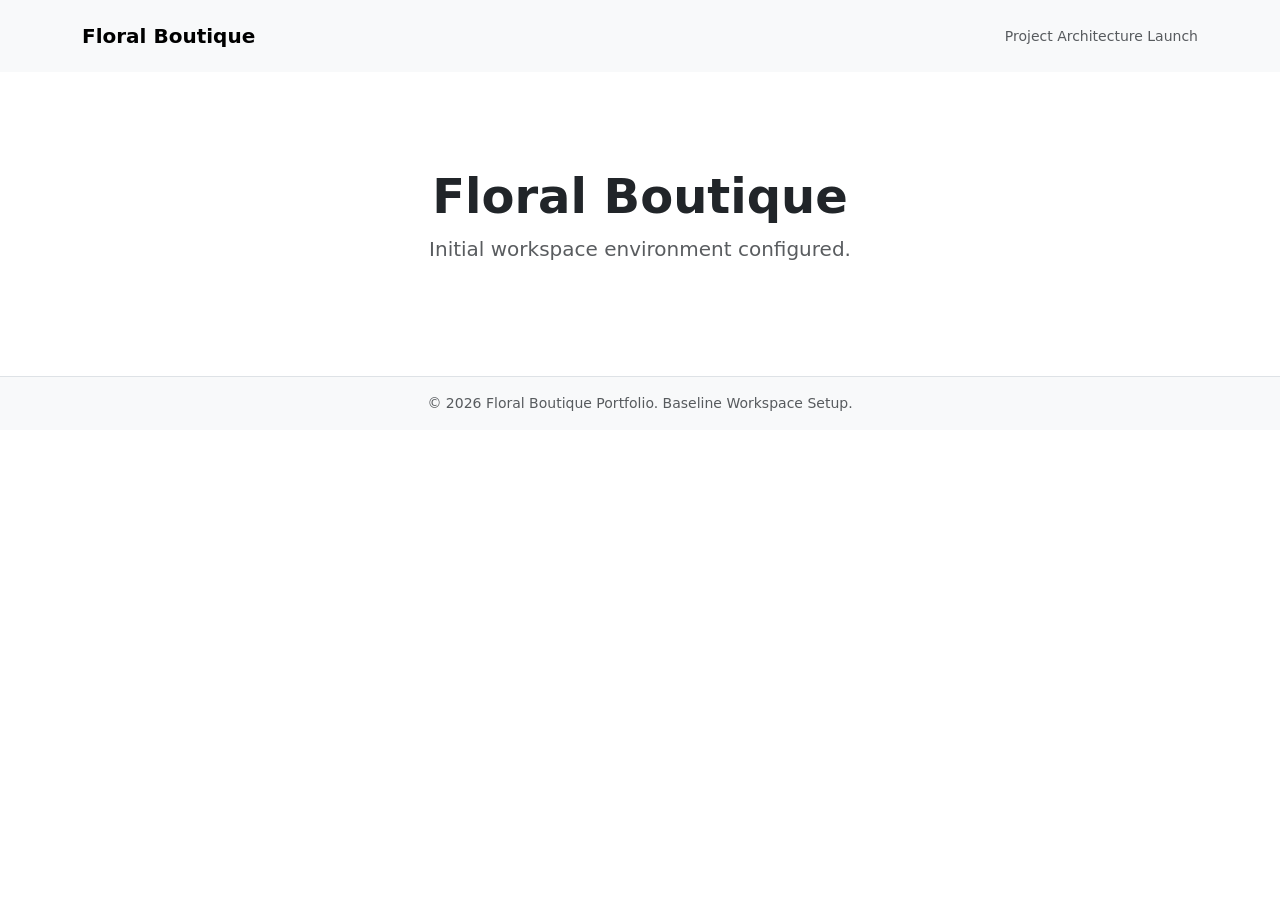
==== index.html @ 8622bd93 "basic structure planned for index,styles and js files" ====
<!DOCTYPE html>
<html lang="en">
<head>
    <meta charset="UTF-8">
    <meta name="viewport" content="width=device-width, initial-scale=1.0">
    <title>Floral Boutique</title>
    <link href="https://cdn.jsdelivr.net/npm/bootstrap@5.3.3/dist/css/bootstrap.min.css" rel="stylesheet">
    <link rel="stylesheet" href="css/styles.css">
</head>
<body>

    <header>
        <nav class="navbar navbar-light bg-light py-3">
            <div class="container">
                <a class="navbar-brand fw-bold" href="index.html">Floral Boutique</a>
                <span class="text-muted small d-none d-md-inline">Project Architecture Launch</span>
            </div>
        </nav>
    </header>

    <main class="container my-5">
        <section class="py-5 text-center">
            <h1 class="display-5 fw-bold">Floral Boutique</h1>
            <p class="lead text-muted">Initial workspace environment configured.</p>
        </section>
    </main>

    <footer class="bg-light py-3 mt-auto border-top">
        <div class="container text-center">
            <p class="mb-0 text-muted small">&copy; 2026 Floral Boutique Portfolio. Baseline Workspace Setup.</p>
        </div>
    </footer>

    <script src="https://cdn.jsdelivr.net/npm/bootstrap@5.3.3/dist/js/bootstrap.bundle.min.js"></script>
    <script src="js/main.js"></script>
</body>
</html>
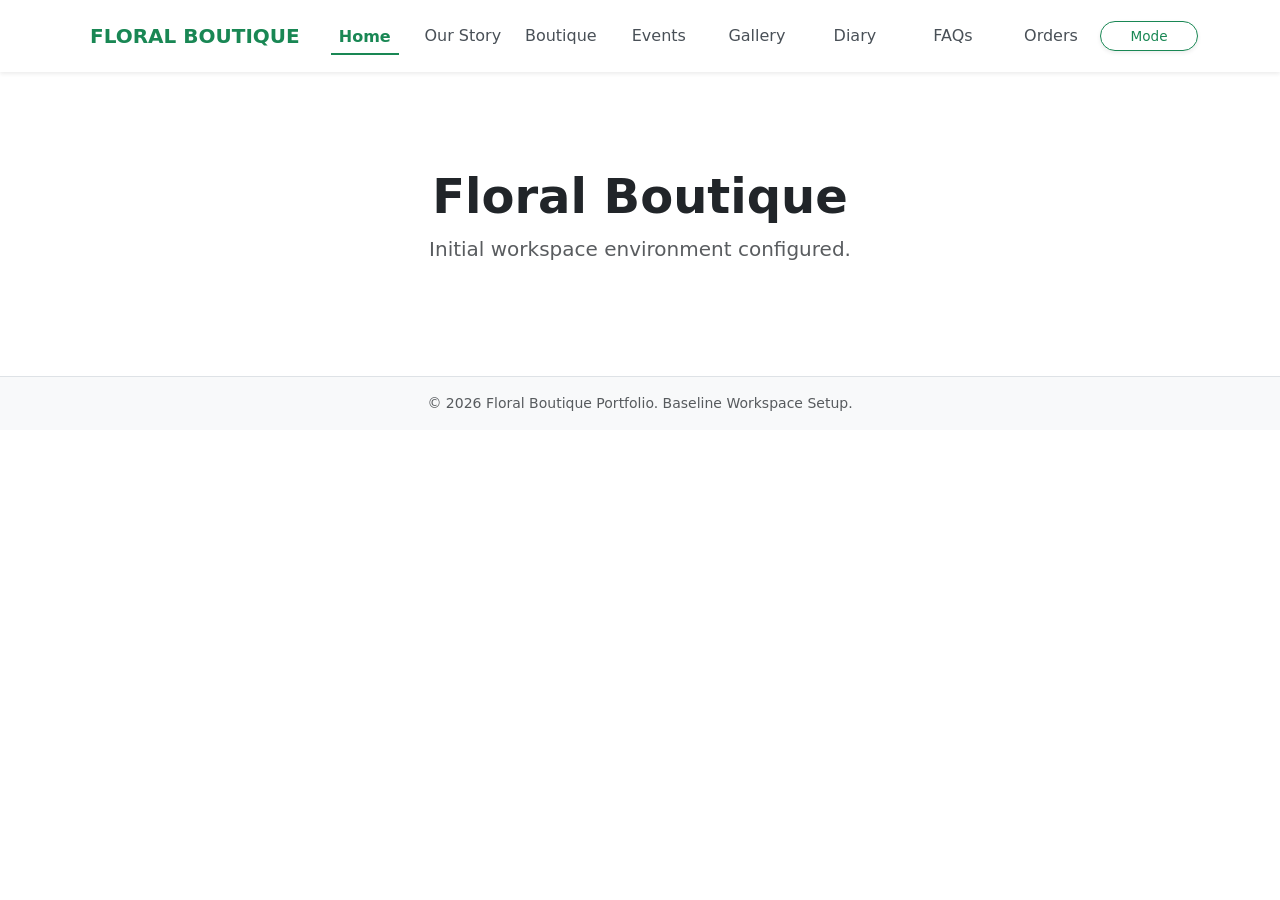
==== commit bc960a85: "Implemented 8 link bootstap navbar framework on index and renamed floral boutique" ====
--- a/index.html
+++ b/index.html
@@ -8,12 +8,65 @@
     <link rel="stylesheet" href="css/styles.css">
 </head>
 <body>
+   
+ <!-- bootstrap navigation menu -->
+    <header class="sticky-top bg-white shadow-sm"><!--menu bar to stay top-->
+        <nav class="navbar navbar-expand-lg navbar-light py-3"> <!--different displays for both laptop and mobile-->
+            <div class="container">
+                
+                <a class="navbar-brand fw-bold text-success d-flex align-items-center gap-2" href="index.html"> <!--formats as official business logo,href is to make it clickable-->
+                    <span class="fs-4"></span> 
+                    <span class="letter-spacing-custom">FLORAL BOUTIQUE</span>
+                </a>
+                
+                <button class="navbar-toggler border-0" type="button" data-bs-toggle="collapse" data-bs-target="#floralNavbarPrimary" aria-controls="floralNavbarPrimary" aria-expanded="false" aria-label="Toggle navigation"> <!--button for mobile menu-->
+                    <span class="navbar-toggler-icon"></span>
+                </button>
+                
+                <div class="collapse navbar-collapse" id="floralNavbarPrimary">
 
-    <header>
-        <nav class="navbar navbar-light bg-light py-3">
-            <div class="container">
-                <a class="navbar-brand fw-bold" href="index.html">Floral Boutique</a>
-                <span class="text-muted small d-none d-md-inline">Project Architecture Launch</span>
+            <ul class="navbar-nav ms-auto mb-2 mb-lg-0 fw-medium align-items-lg-center w-100 d-lg-grid text-center" style="grid-template-columns: repeat(9, 1fr); max-width: 900px;"> <!--identical columns-->
+                <li class="nav-item">
+                    <a class="nav-link text-success fw-bold border-bottom border-success border-2 pb-1 d-inline-block" href="index.html">Home</a>
+                </li>
+    
+                <li class="nav-item">
+                    <a class="nav-link text-dark-emphasis d-inline-block" href="about.html">Our Story</a>
+                </li>
+    
+                <li class="nav-item">
+                    <a class="nav-link text-dark-emphasis d-inline-block" href="floral_boutique.html">Boutique</a>
+                </li>
+    
+                <li class="nav-item">
+                    <a class="nav-link text-dark-emphasis d-inline-block" href="services.html">Events</a>
+                </li>
+    
+                <li class="nav-item">
+                    <a class="nav-link text-dark-emphasis d-inline-block" href="gallery.html">Gallery</a>
+                </li>
+    
+                <li class="nav-item">
+                    <a class="nav-link text-dark-emphasis d-inline-block" href="blog.html">Diary</a>
+                </li>
+    
+                <li class="nav-item">
+                    <a class="nav-link text-dark-emphasis d-inline-block" href="faq.html">FAQs</a>
+                </li>
+    
+                <li class="nav-item">
+                    <a class="nav-link text-dark-emphasis d-inline-block" href="contact.html">Orders</a>
+                </li>
+    
+                <li class="nav-item">
+                    <button id="themeToggle" class="btn btn-outline-success btn-sm rounded-pill px-2 shadow-sm w-100" style="font-size: 0.85rem;">
+                     Mode
+                    </button>
+                </li>
+    
+            </ul>
+                </div>
+                
             </div>
         </nav>
     </header>
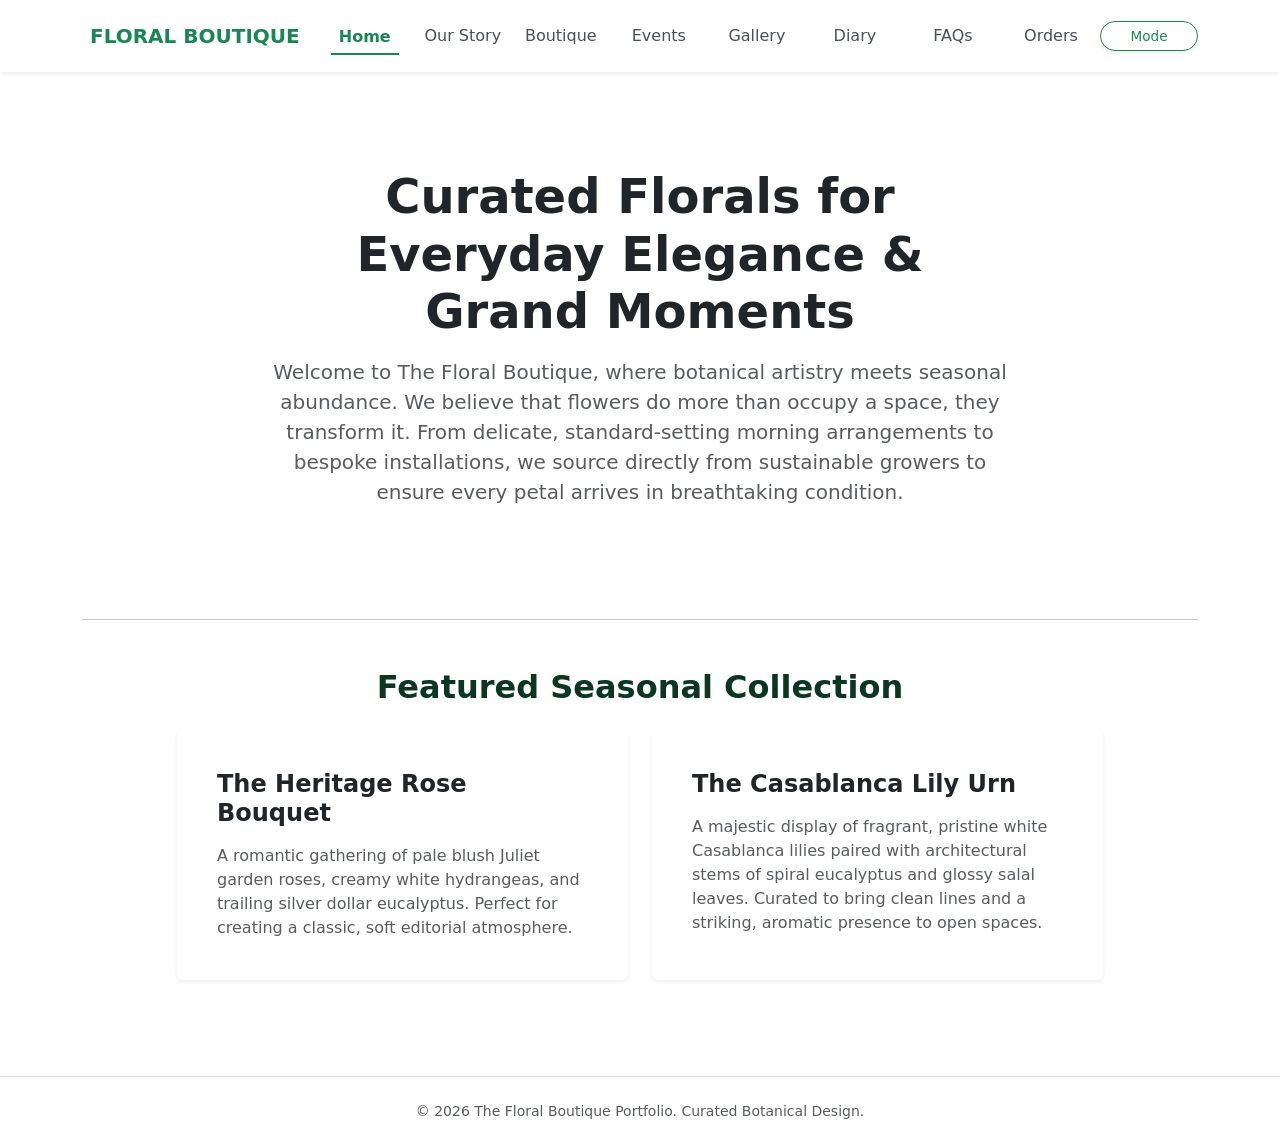
==== commit b5a17226: "Updated placeholder text" ====
--- a/index.html
+++ b/index.html
@@ -71,18 +71,58 @@
         </nav>
     </header>
 
-    <main class="container my-5">
-        <section class="py-5 text-center">
-            <h1 class="display-5 fw-bold">Floral Boutique</h1>
-            <p class="lead text-muted">Initial workspace environment configured.</p>
-        </section>
-    </main>
+     <!-- Main Content Body -->
+  <main class="container my-5 flex-grow-1">
+    
+    <!-- Hero Header Section -->
+    <section class="py-5 text-center col-lg-8 mx-auto">
+      <h1 class="display-5 fw-bold text-dark mb-3">Curated Florals for Everyday Elegance & Grand Moments</h1>
+      <p class="lead text-muted">
+        Welcome to The Floral Boutique, where botanical artistry meets seasonal abundance. We believe that flowers do more than occupy a space, they transform it. From delicate, standard-setting morning arrangements to bespoke installations, we source directly from sustainable growers to ensure every petal arrives in breathtaking condition.
+      </p>
+    </section>
 
-    <footer class="bg-light py-3 mt-auto border-top">
-        <div class="container text-center">
-            <p class="mb-0 text-muted small">&copy; 2026 Floral Boutique Portfolio. Baseline Workspace Setup.</p>
+    <hr class="my-5 opacity-25">
+
+    <!-- Featured Collections Section -->
+    <section class="pb-5">
+      <h2 class="text-center fw-bold mb-4 text-success-emphasis">Featured Seasonal Collection</h2>
+      <div class="row g-4 justify-content-center">
+        
+        <!-- Collection Item 1 -->
+        <div class="col-md-6 col-lg-5">
+          <div class="card h-100 shadow-sm border-0 p-4 bg-white">
+            <div class="card-body">
+              <h3 class="h4 card-title fw-bold text-dark mb-3">The Heritage Rose Bouquet</h3>
+              <p class="card-text text-muted">
+                A romantic gathering of pale blush Juliet garden roses, creamy white hydrangeas, and trailing silver dollar eucalyptus. Perfect for creating a classic, soft editorial atmosphere.
+              </p>
+            </div>
+          </div>
         </div>
-    </footer>
+
+        <!-- Collection Item 2 -->
+        <div class="col-md-6 col-lg-5">
+          <div class="card h-100 shadow-sm border-0 p-4 bg-white">
+            <div class="card-body">
+              <h3 class="h4 card-title fw-bold text-dark mb-3">The Casablanca Lily Urn</h3>
+              <p class="card-text text-muted">
+                A majestic display of fragrant, pristine white Casablanca lilies paired with architectural stems of spiral eucalyptus and glossy salal leaves. Curated to bring clean lines and a striking, aromatic presence to open spaces.
+              </p>
+            </div>
+          </div>
+        </div>
+
+      </div>
+    </section>
+  </main>
+
+  <!-- Global Footer -->
+  <footer class="bg-white py-4 mt-auto border-top">
+    <div class="container text-center">
+      <p class="mb-0 text-muted small">&copy; 2026 The Floral Boutique Portfolio. Curated Botanical Design.</p>
+    </div>
+  </footer>
 
     <script src="https://cdn.jsdelivr.net/npm/bootstrap@5.3.3/dist/js/bootstrap.bundle.min.js"></script>
     <script src="js/main.js"></script>
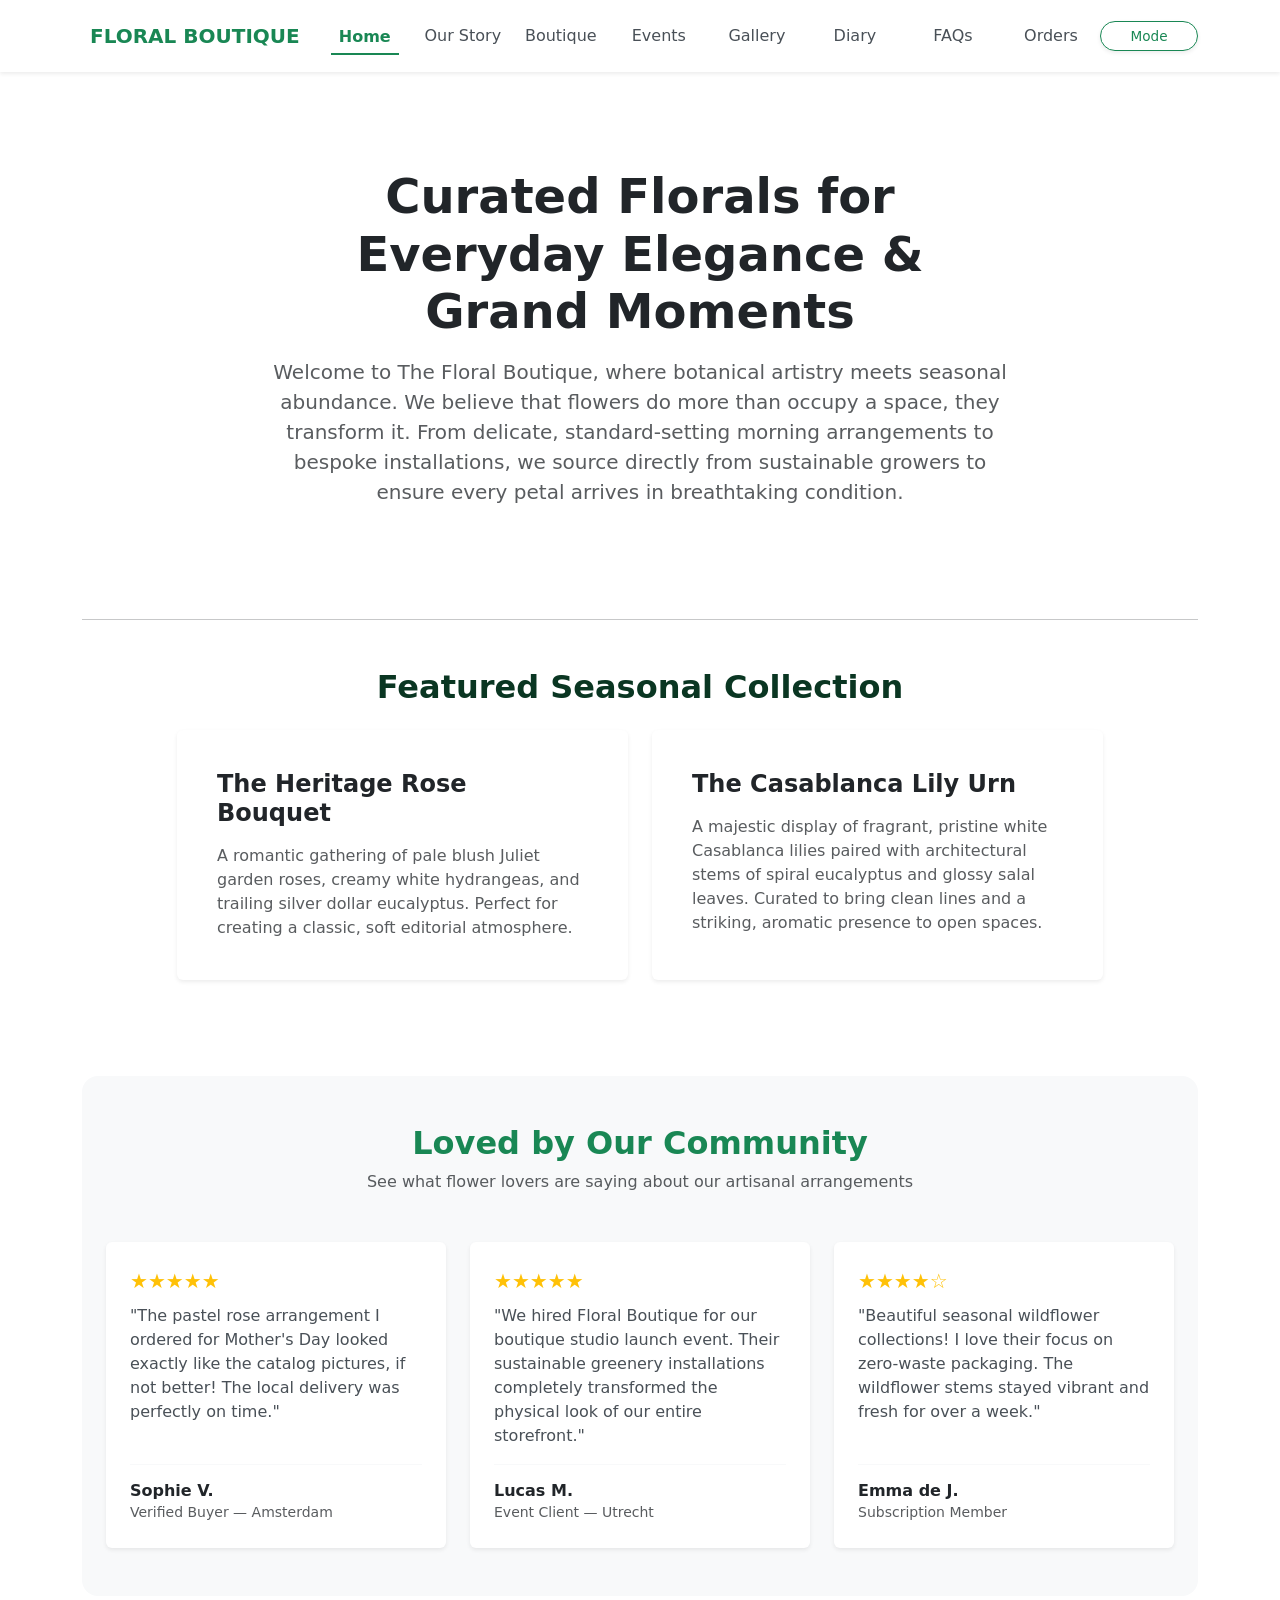
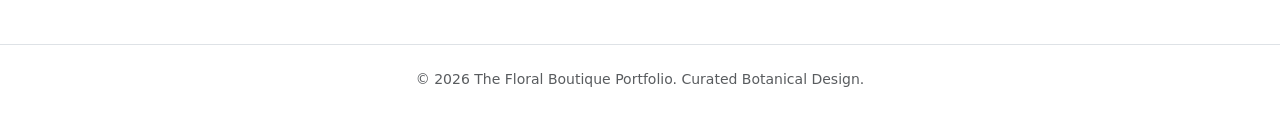
==== commit 7c406782: "added review card layout" ====
--- a/index.html
+++ b/index.html
@@ -115,6 +115,52 @@
 
       </div>
     </section>
+
+    <section class="py-5 bg-light rounded-4 my-5">
+    <div class="container px-4">
+        <div class="text-center mb-5">
+            <h2 class="fw-bold text-success">Loved by Our Community</h2>
+            <p class="text-muted">See what flower lovers are saying about our artisanal arrangements</p>
+        </div>
+
+        <div class="row g-4">
+            
+            <div class="col-12 col-md-4">
+                <div class="card h-100 border-0 shadow-sm p-4">
+                    <div class="text-warning mb-2 fs-5">★★★★★</div>
+                    <p class="card-text italic text-dark-emphasis">"The pastel rose arrangement I ordered for Mother's Day looked exactly like the catalog pictures, if not better! The local delivery was perfectly on time."</p>
+                    <div class="mt-auto pt-3 border-top border-light">
+                        <h6 class="fw-bold mb-0">Sophie V.</h6>
+                        <small class="text-muted">Verified Buyer — Amsterdam</small>
+                    </div>
+                </div>
+            </div>
+
+            <div class="col-12 col-md-4">
+                <div class="card h-100 border-0 shadow-sm p-4">
+                    <div class="text-warning mb-2 fs-5">★★★★★</div>
+                    <p class="card-text italic text-dark-emphasis">"We hired Floral Boutique for our boutique studio launch event. Their sustainable greenery installations completely transformed the physical look of our entire storefront."</p>
+                    <div class="mt-auto pt-3 border-top border-light">
+                        <h6 class="fw-bold mb-0">Lucas M.</h6>
+                        <small class="text-muted">Event Client — Utrecht</small>
+                    </div>
+                </div>
+            </div>
+
+            <div class="col-12 col-md-4">
+                <div class="card h-100 border-0 shadow-sm p-4">
+                    <div class="text-warning mb-2 fs-5">★★★★☆</div>
+                    <p class="card-text italic text-dark-emphasis">"Beautiful seasonal wildflower collections! I love their focus on zero-waste packaging. The wildflower stems stayed vibrant and fresh for over a week."</p>
+                    <div class="mt-auto pt-3 border-top border-light">
+                        <h6 class="fw-bold mb-0">Emma de J.</h6>
+                        <small class="text-muted">Subscription Member</small>
+                    </div>
+                </div>
+            </div>
+
+        </div>
+    </div>
+  </section>
   </main>
 
   <!-- Global Footer -->
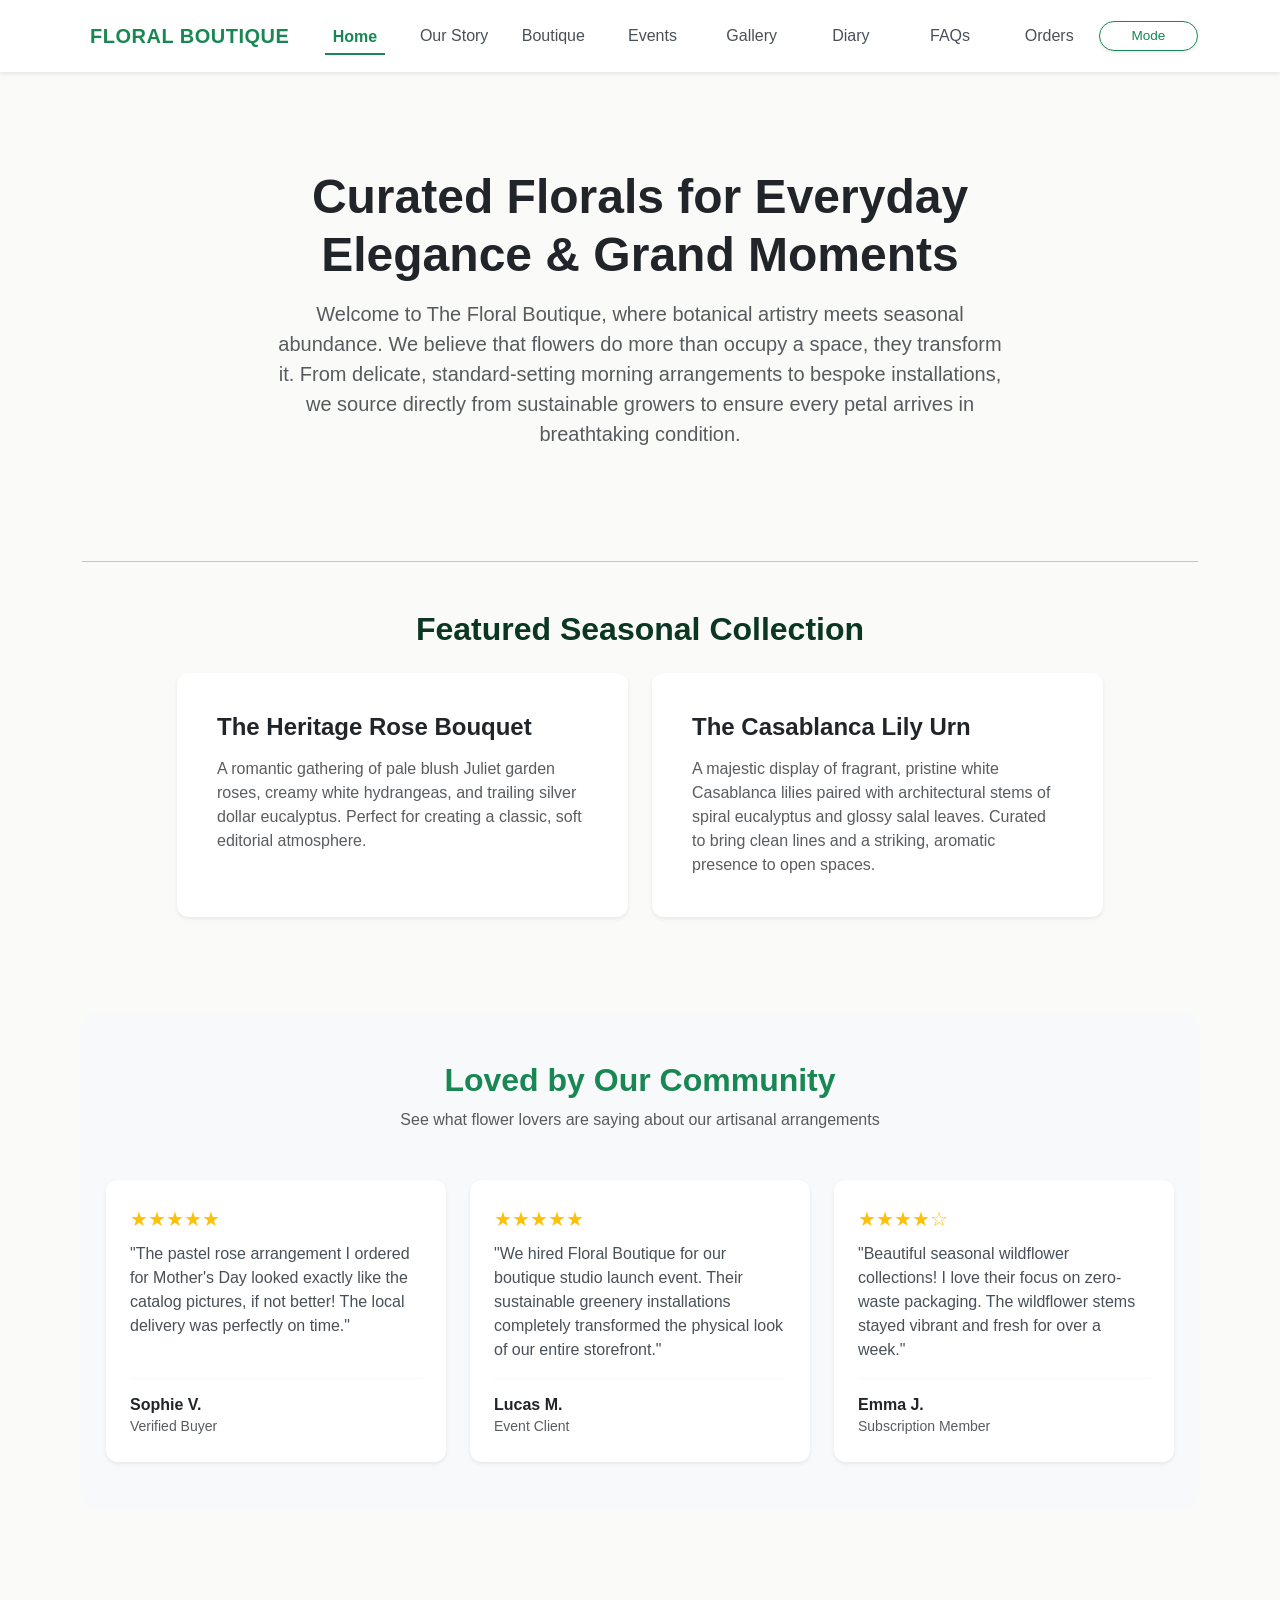
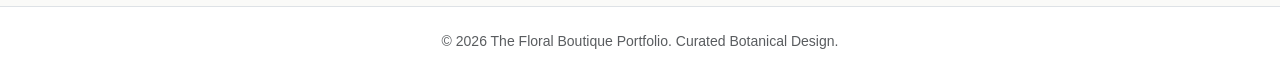
==== commit 8e78670e: "Build shared stylesheet matching green/white brand, add dark mode rules" ====
--- a/index.html
+++ b/index.html
@@ -131,7 +131,7 @@
                     <p class="card-text italic text-dark-emphasis">"The pastel rose arrangement I ordered for Mother's Day looked exactly like the catalog pictures, if not better! The local delivery was perfectly on time."</p>
                     <div class="mt-auto pt-3 border-top border-light">
                         <h6 class="fw-bold mb-0">Sophie V.</h6>
-                        <small class="text-muted">Verified Buyer — Amsterdam</small>
+                        <small class="text-muted">Verified Buyer</small>
                     </div>
                 </div>
             </div>
@@ -142,7 +142,7 @@
                     <p class="card-text italic text-dark-emphasis">"We hired Floral Boutique for our boutique studio launch event. Their sustainable greenery installations completely transformed the physical look of our entire storefront."</p>
                     <div class="mt-auto pt-3 border-top border-light">
                         <h6 class="fw-bold mb-0">Lucas M.</h6>
-                        <small class="text-muted">Event Client — Utrecht</small>
+                        <small class="text-muted">Event Client</small>
                     </div>
                 </div>
             </div>
@@ -152,7 +152,7 @@
                     <div class="text-warning mb-2 fs-5">★★★★☆</div>
                     <p class="card-text italic text-dark-emphasis">"Beautiful seasonal wildflower collections! I love their focus on zero-waste packaging. The wildflower stems stayed vibrant and fresh for over a week."</p>
                     <div class="mt-auto pt-3 border-top border-light">
-                        <h6 class="fw-bold mb-0">Emma de J.</h6>
+                        <h6 class="fw-bold mb-0">Emma J.</h6>
                         <small class="text-muted">Subscription Member</small>
                     </div>
                 </div>
--- a/css/styles.css
+++ b/css/styles.css
@@ -0,0 +1,197 @@
+:root {
+  --fb-green: #198754;
+  --fb-green-dark: #14532d;
+  --fb-cream: #fafaf8;
+  --fb-text-muted: #6c757d;
+  --fb-card-radius: 0.75rem;
+}
+
+body {
+  font-family: 'Poppins', 'Segoe UI', sans-serif;
+  background-color: var(--fb-cream);
+  display: flex;
+  flex-direction: column;
+  min-height: 100vh;
+}
+
+main {
+  flex: 1;
+}
+
+.letter-spacing-custom {
+  letter-spacing: 0.5px;
+}
+
+/* ---------- Navbar ---------- */
+.navbar-nav .nav-link {
+  transition: color 0.15s ease;
+}
+.navbar-nav .nav-link:hover {
+  color: var(--fb-green) !important;
+}
+
+#themeToggle {
+  cursor: pointer;
+}
+
+/* ---------- Cards ---------- */
+.card {
+  border-radius: var(--fb-card-radius);
+}
+.card:hover {
+  transition: box-shadow 0.2s ease, transform 0.2s ease;
+}
+
+/* ---------- Product / shop cards ---------- */
+.product-card img {
+  height: 240px;
+  object-fit: cover;
+  border-radius: var(--fb-card-radius) var(--fb-card-radius) 0 0;
+}
+
+.product-price {
+  color: var(--fb-green-dark);
+  font-weight: 600;
+}
+
+/* ---------- Filter buttons (Boutique page) ---------- */
+.filter-btn {
+  border: 1.5px solid var(--fb-green);
+  background: transparent;
+  color: var(--fb-green-dark);
+  border-radius: 2rem;
+  padding: 0.4rem 1.3rem;
+  margin: 0.25rem;
+  font-size: 0.9rem;
+  transition: all 0.2s ease;
+}
+.filter-btn.active,
+.filter-btn:hover {
+  background-color: var(--fb-green);
+  color: #fff;
+}
+
+.product-card {
+  transition: opacity 0.25s ease, transform 0.25s ease;
+}
+.product-card.fb-hidden {
+  display: none;
+}
+
+/* ---------- Gallery / carousel ---------- */
+.gallery-thumb {
+  cursor: pointer;
+  border-radius: var(--fb-card-radius);
+  overflow: hidden;
+  height: 220px;
+}
+.gallery-thumb img {
+  width: 100%;
+  height: 100%;
+  object-fit: cover;
+  transition: transform 0.3s ease;
+}
+.gallery-thumb:hover img {
+  transform: scale(1.05);
+}
+
+/* ---------- Diary / blog cards ---------- */
+.blog-card .blog-meta {
+  font-size: 0.85rem;
+  color: var(--fb-text-muted);
+}
+
+/* ---------- FAQ accordion tweaks ---------- */
+.accordion-button:not(.collapsed) {
+  background-color: rgba(25, 135, 84, 0.08);
+  color: var(--fb-green-dark);
+}
+.accordion-button:focus {
+  box-shadow: 0 0 0 0.2rem rgba(25, 135, 84, 0.25);
+}
+
+/* ---------- Contact form validation ---------- */
+.form-control.is-invalid,
+.form-select.is-invalid {
+  border-color: #dc3545;
+}
+.form-control.is-valid,
+.form-select.is-valid {
+  border-color: var(--fb-green);
+}
+#formStatus.alert {
+  border-radius: var(--fb-card-radius);
+}
+
+/* ---------- Footer ---------- */
+footer a {
+  color: var(--fb-text-muted);
+  text-decoration: none;
+}
+footer a:hover {
+  color: var(--fb-green);
+}
+
+/* ==========================================================================
+   DARK MODE — activated via [data-bs-theme="dark"] on <html>, toggled by
+   js/main.js. Bootstrap 5.3 handles most component theming automatically;
+   these rules cover our custom classes.
+   ========================================================================== */
+[data-bs-theme="dark"] {
+  --fb-cream: #1a1d1a;
+}
+
+[data-bs-theme="dark"] body {
+  background-color: var(--fb-cream);
+}
+
+[data-bs-theme="dark"] .navbar,
+[data-bs-theme="dark"] header.sticky-top,
+[data-bs-theme="dark"] footer {
+  background-color: #212521 !important;
+  border-color: #343a34 !important;
+}
+
+[data-bs-theme="dark"] .card,
+[data-bs-theme="dark"] .bg-white {
+  background-color: #242824 !important;
+  color: #e8e8e3;
+}
+
+[data-bs-theme="dark"] .text-dark,
+[data-bs-theme="dark"] .text-dark-emphasis {
+  color: #e8e8e3 !important;
+}
+
+[data-bs-theme="dark"] .text-muted,
+[data-bs-theme="dark"] .lead.text-muted,
+[data-bs-theme="dark"] .card-text.text-muted {
+  color: #a8aca5 !important;
+}
+
+[data-bs-theme="dark"] .bg-light {
+  background-color: #20231f !important;
+}
+
+[data-bs-theme="dark"] .border-top,
+[data-bs-theme="dark"] .border-light,
+[data-bs-theme="dark"] hr {
+  border-color: #343a34 !important;
+}
+
+[data-bs-theme="dark"] .form-control,
+[data-bs-theme="dark"] .form-select {
+  background-color: #2b2f2b;
+  border-color: #3d423d;
+  color: #e8e8e3;
+}
+[data-bs-theme="dark"] .form-control::placeholder {
+  color: #7d827b;
+}
+
+/* ---------- Responsive tweaks ---------- */
+@media (max-width: 767.98px) {
+  .display-5 {
+    font-size: 2.1rem;
+  }
+}
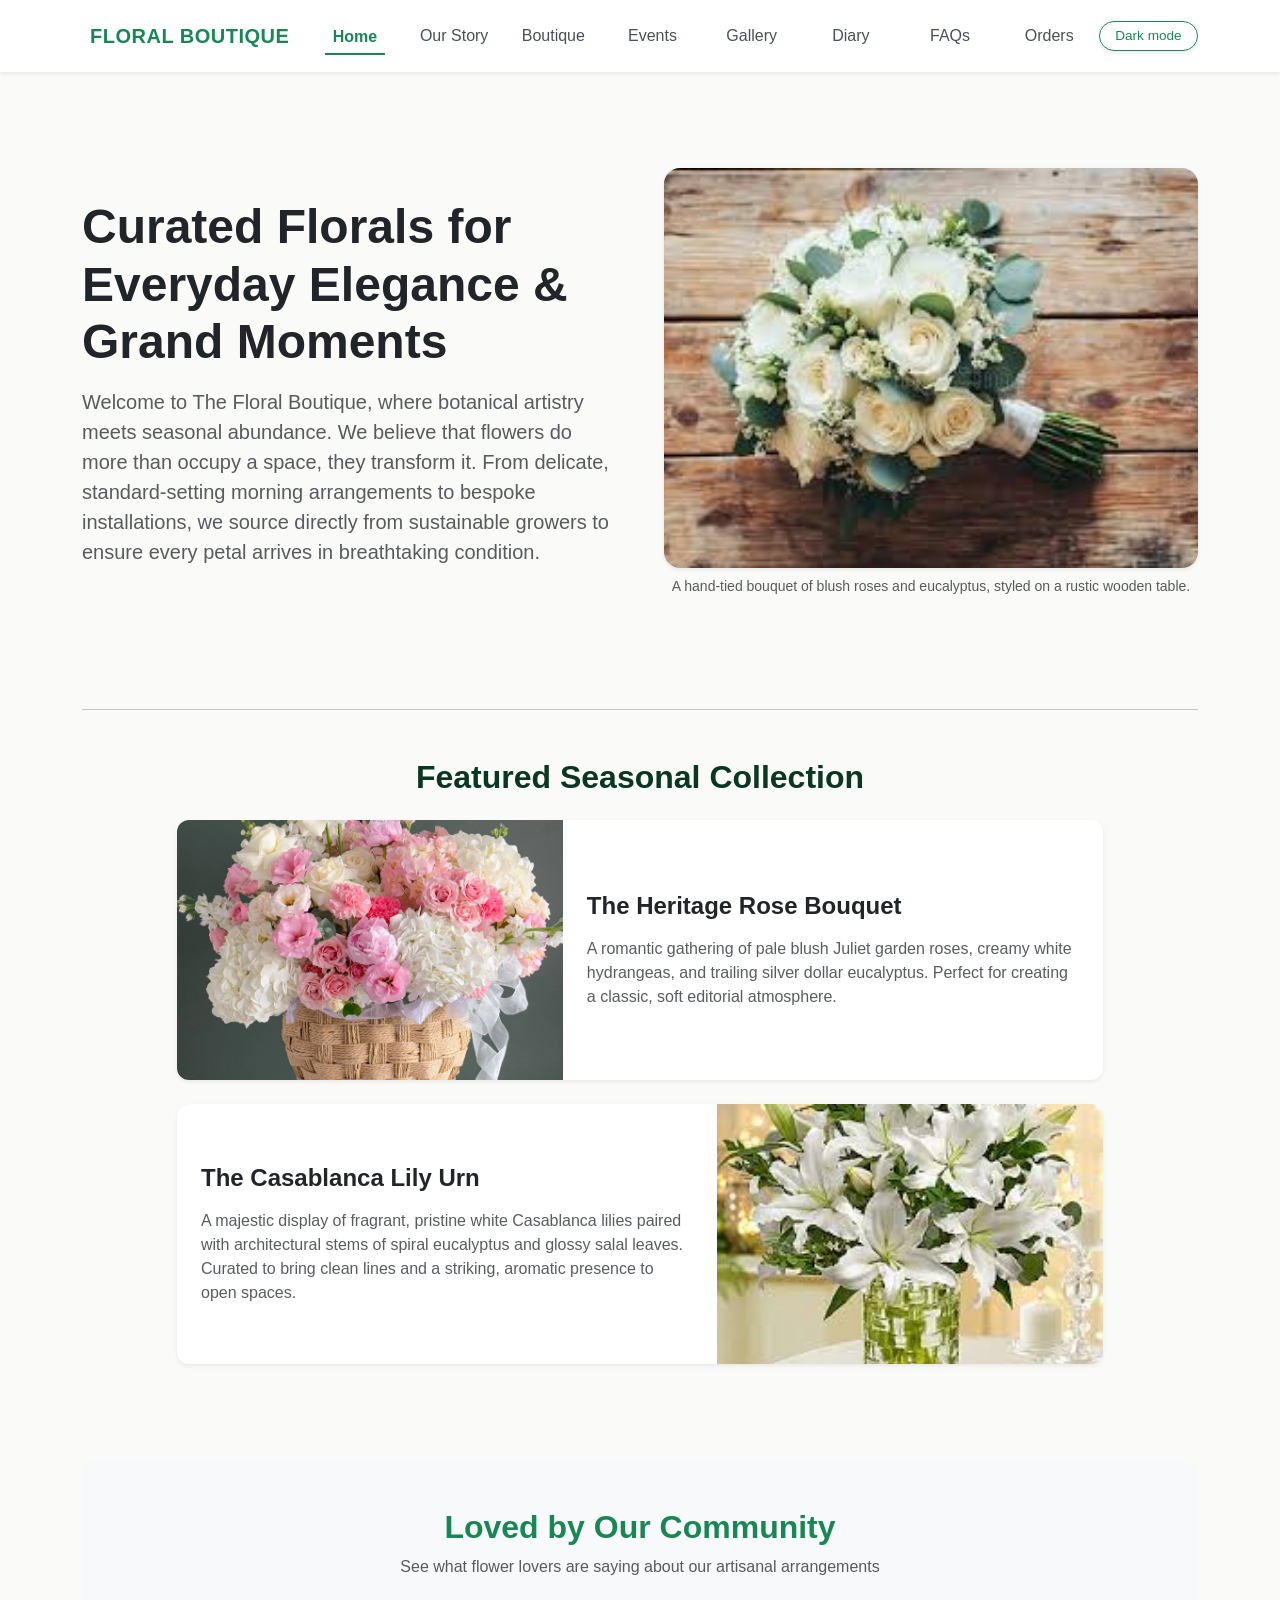
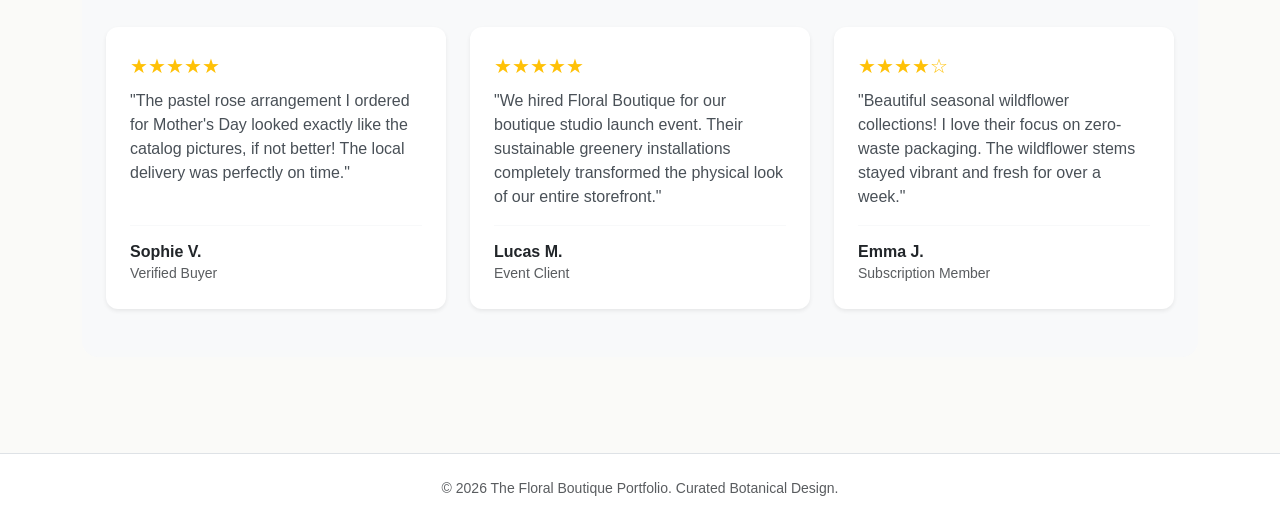
==== commit 6a2dfe20: "added images in hero and product sections" ====
--- a/index.html
+++ b/index.html
@@ -75,14 +75,23 @@
   <main class="container my-5 flex-grow-1">
     
     <!-- Hero Header Section -->
-    <section class="py-5 text-center col-lg-8 mx-auto">
-      <h1 class="display-5 fw-bold text-dark mb-3">Curated Florals for Everyday Elegance & Grand Moments</h1>
-      <p class="lead text-muted">
-        Welcome to The Floral Boutique, where botanical artistry meets seasonal abundance. We believe that flowers do more than occupy a space, they transform it. From delicate, standard-setting morning arrangements to bespoke installations, we source directly from sustainable growers to ensure every petal arrives in breathtaking condition.
-      </p>
+    <section class="py-5">
+      <div class="row align-items-center g-5">
+        <div class="col-lg-6 text-center text-lg-start">
+          <h1 class="display-5 fw-bold text-dark mb-3">Curated Florals for Everyday Elegance & Grand Moments</h1>
+          <p class="lead text-muted">
+            Welcome to The Floral Boutique, where botanical artistry meets seasonal abundance. We believe that flowers do more than occupy a space, they transform it. From delicate, standard-setting morning arrangements to bespoke installations, we source directly from sustainable growers to ensure every petal arrives in breathtaking condition.
+          </p>
+        </div>
+        <div class="col-lg-6">
+          <img src="images/rose_and_eucalyptus.jpg" alt="Hand-tied bouquet of blush roses and eucalyptus on a wooden table" class="img-fluid rounded-4 shadow-sm hero-image d-block mx-auto">
+          <p class="text-muted small mt-2 text-center">A hand-tied bouquet of blush roses and eucalyptus, styled on a rustic wooden table.</p>
+        </div>
+      </div>
     </section>
-
+ 
     <hr class="my-5 opacity-25">
+ 
 
     <!-- Featured Collections Section -->
     <section class="pb-5">
@@ -90,29 +99,43 @@
       <div class="row g-4 justify-content-center">
         
         <!-- Collection Item 1 -->
-        <div class="col-md-6 col-lg-5">
-          <div class="card h-100 shadow-sm border-0 p-4 bg-white">
-            <div class="card-body">
-              <h3 class="h4 card-title fw-bold text-dark mb-3">The Heritage Rose Bouquet</h3>
-              <p class="card-text text-muted">
-                A romantic gathering of pale blush Juliet garden roses, creamy white hydrangeas, and trailing silver dollar eucalyptus. Perfect for creating a classic, soft editorial atmosphere.
-              </p>
+        <div class="col-lg-10">
+          <div class="card shadow-sm border-0 bg-white overflow-hidden">
+            <div class="row g-0 align-items-center">
+              <div class="col-md-5">
+                <img src="images/basket-blush-garden-roses-hydrangeas.webp" alt="Heritage Rose Bouquet with blush garden roses and hydrangea" class="img-fluid collection-img-side">
+              </div>
+              <div class="col-md-7">
+                <div class="card-body p-4">
+                  <h3 class="h4 card-title fw-bold text-dark mb-3">The Heritage Rose Bouquet</h3>
+                  <p class="card-text text-muted mb-0">
+                    A romantic gathering of pale blush Juliet garden roses, creamy white hydrangeas, and trailing silver dollar eucalyptus. Perfect for creating a classic, soft editorial atmosphere.
+                  </p>
+                </div>
+              </div>
             </div>
           </div>
         </div>
-
+ 
         <!-- Collection Item 2 -->
-        <div class="col-md-6 col-lg-5">
-          <div class="card h-100 shadow-sm border-0 p-4 bg-white">
-            <div class="card-body">
-              <h3 class="h4 card-title fw-bold text-dark mb-3">The Casablanca Lily Urn</h3>
-              <p class="card-text text-muted">
-                A majestic display of fragrant, pristine white Casablanca lilies paired with architectural stems of spiral eucalyptus and glossy salal leaves. Curated to bring clean lines and a striking, aromatic presence to open spaces.
-              </p>
+        <div class="col-lg-10">
+          <div class="card shadow-sm border-0 bg-white overflow-hidden">
+            <div class="row g-0 align-items-center">
+              <div class="col-md-5 order-md-2">
+                <img src="images/casablanca-lily-urn.jpg" alt="Casablanca Lily Urn arrangement with white lilies and eucalyptus" class="img-fluid collection-img-side">
+              </div>
+              <div class="col-md-7 order-md-1">
+                <div class="card-body p-4">
+                  <h3 class="h4 card-title fw-bold text-dark mb-3">The Casablanca Lily Urn</h3>
+                  <p class="card-text text-muted mb-0">
+                    A majestic display of fragrant, pristine white Casablanca lilies paired with architectural stems of spiral eucalyptus and glossy salal leaves. Curated to bring clean lines and a striking, aromatic presence to open spaces.
+                  </p>
+                </div>
+              </div>
             </div>
           </div>
         </div>
-
+ 
       </div>
     </section>
 
--- a/css/styles.css
+++ b/css/styles.css
@@ -194,4 +194,18 @@
   .display-5 {
     font-size: 2.1rem;
   }
-}+}
+/* ---------- Home hero image ---------- */
+.hero-image {
+  width: 100%;
+  max-width: 100%;
+  height: 400px;
+  object-fit: cover;
+  display: block;
+}
+/* ---------- Home featured collection card images ---------- */
+.collection-img-side {
+  width: 100%;
+  height: 260px;
+  object-fit: cover;
+}
